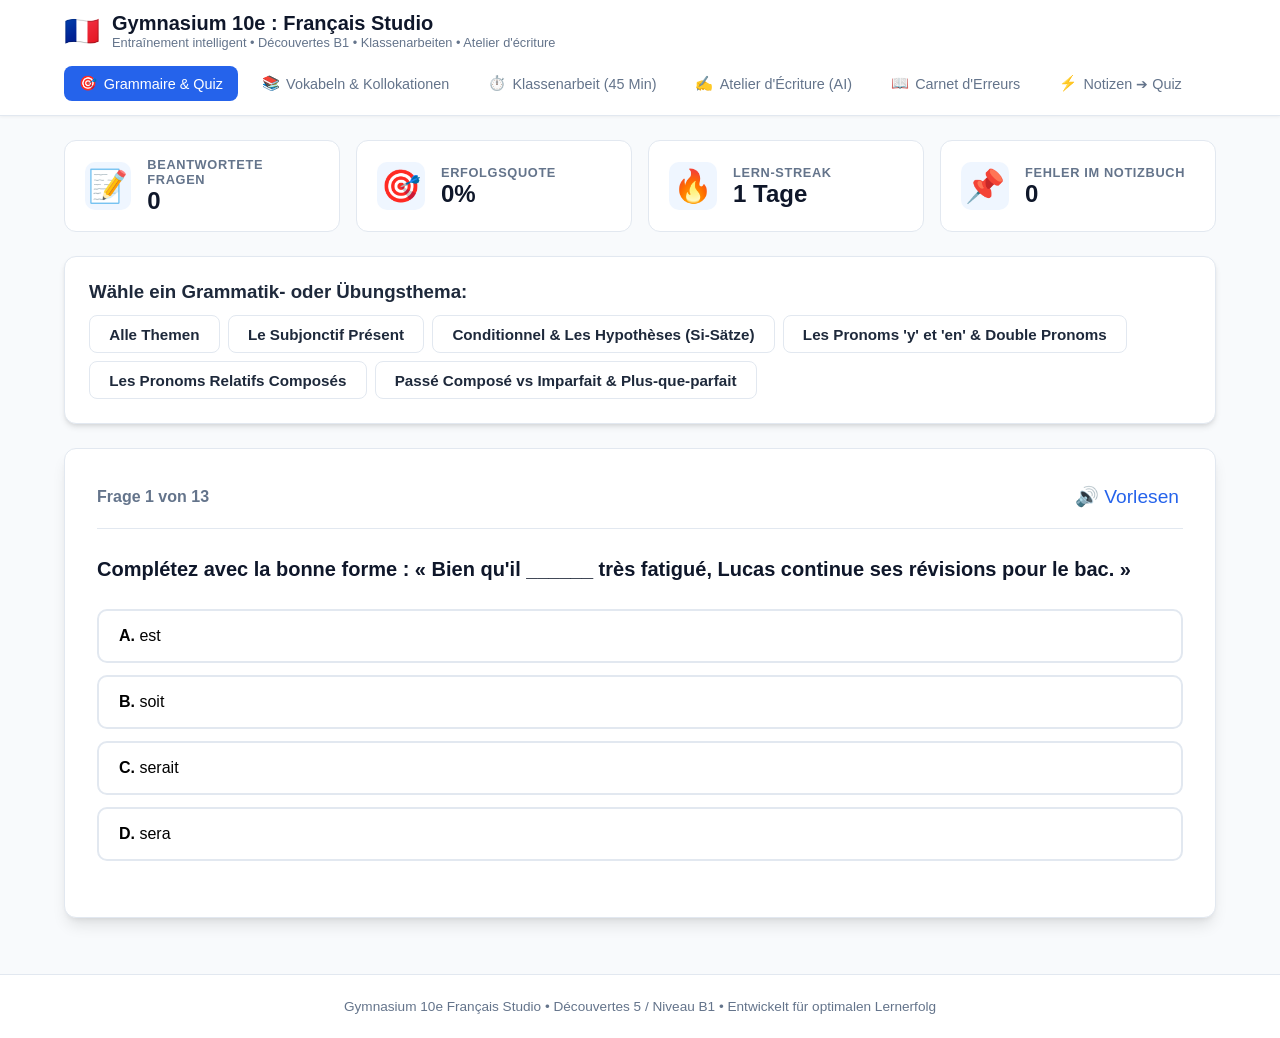
==== index.html @ fa010a71 "feat: Gymnasium 10e French Learning & Quiz Web Studio" ====
<!DOCTYPE html>
<html lang="fr">
<head>
  <meta charset="UTF-8">
  <meta name="viewport" content="width=device-width, initial-scale=1.0">
  <title>Gymnasium 10e : Français - Studio d'Apprentissage & Quiz</title>
  <link rel="stylesheet" href="static/css/style.css">
</head>
<body>

  <!-- Top Header Navigation -->
  <header>
    <div class="header-container">
      <div class="brand">
        <span class="brand-icon">🇫🇷</span>
        <div class="brand-title">
          <h1>Gymnasium 10e : Français Studio</h1>
          <p>Entraînement intelligent • Découvertes B1 • Klassenarbeiten • Atelier d'écriture</p>
        </div>
      </div>

      <nav>
        <button class="nav-btn active" data-target="tab-practice">
          <span>🎯</span> Grammaire & Quiz
        </button>
        <button class="nav-btn" data-target="tab-vocab">
          <span>📚</span> Vokabeln & Kollokationen
        </button>
        <button class="nav-btn" data-target="tab-exam">
          <span>⏱️</span> Klassenarbeit (45 Min)
        </button>
        <button class="nav-btn" data-target="tab-writing">
          <span>✍️</span> Atelier d'Écriture (AI)
        </button>
        <button class="nav-btn" data-target="tab-mistakes">
          <span>📖</span> Carnet d'Erreurs
          <span class="badge-count" id="badge-mistakes" style="display:none;">0</span>
        </button>
        <button class="nav-btn" data-target="tab-import">
          <span>⚡</span> Notizen ➔ Quiz
        </button>
        <button class="nav-btn" data-target="tab-settings">
          <span>⚙️</span> Einstellungen
        </button>
      </nav>
    </div>
  </header>

  <main>
    <!-- Top Statistics Bar -->
    <div class="stats-bar">
      <div class="stat-item">
        <div class="stat-icon">📝</div>
        <div class="stat-info">
          <h4>Beantwortete Fragen</h4>
          <p id="stat-total">0</p>
        </div>
      </div>
      <div class="stat-item">
        <div class="stat-icon">🎯</div>
        <div class="stat-info">
          <h4>Erfolgsquote</h4>
          <p id="stat-accuracy">0%</p>
        </div>
      </div>
      <div class="stat-item">
        <div class="stat-icon">🔥</div>
        <div class="stat-info">
          <h4>Lern-Streak</h4>
          <p id="stat-streak">1 Tag</p>
        </div>
      </div>
      <div class="stat-item">
        <div class="stat-icon">📌</div>
        <div class="stat-info">
          <h4>Fehler im Notizbuch</h4>
          <p id="stat-wrong">0</p>
        </div>
      </div>
    </div>

    <!-- TAB 1: Grammar & Practice -->
    <div id="tab-practice" class="tab-pane active">
      <div class="card">
        <h3 style="margin-bottom: 0.75rem;">Wähle ein Grammatik- oder Übungsthema:</h3>
        <div id="grammar-filter" style="display: flex; gap: 0.5rem; flex-wrap: wrap;"></div>
      </div>
      <div id="quiz-container"></div>
    </div>

    <!-- TAB 2: Vocabulary & Collocations (SRS) -->
    <div id="tab-vocab" class="tab-pane">
      <div class="card" style="display: flex; justify-content: space-between; align-items: center; flex-wrap: wrap; gap: 1rem;">
        <div>
          <h3>Découvertes Vokabelkarten & Kollokationen</h3>
          <p style="color: var(--text-muted); font-size: 0.9rem;">
            Wortverbindungen, Wortfamilien und Beispielsätze mit Spaced-Repetition-Wiederholungsplan (SRS).
          </p>
        </div>
        <div>
          <select id="vocab-unit-select" style="padding: 0.5rem 1rem; border-radius: 8px; border: 1px solid var(--border); font-size: 1rem; font-weight: 500;"></select>
        </div>
      </div>
      <div id="vocab-container"></div>
    </div>

    <!-- TAB 3: Exam Simulation (Klassenarbeit) -->
    <div id="tab-exam" class="tab-pane">
      <div id="exam-selector"></div>
      <div id="exam-active-stage" style="display: none;">
        <div style="display: flex; justify-content: space-between; align-items: center; margin-bottom: 1.5rem;">
          <button class="btn btn-outline" onclick="location.reload()">Abbrechen & Zurück</button>
          <div class="timer-badge">
            <span>⏱️ Verbleibende Zeit:</span>
            <span id="exam-timer">45:00</span>
          </div>
        </div>
        <div id="exam-sections-content"></div>
      </div>
    </div>

    <!-- TAB 4: Writing Studio (Expression Écrite) -->
    <div id="tab-writing" class="tab-pane">
      <div class="card">
        <h2 style="color: var(--secondary); margin-bottom: 0.5rem;">Atelier d'Écriture : Aufsatztraining 10. Klasse</h2>
        <p style="color: var(--text-muted); font-size: 0.95rem;">
          Schreibe deinen Text zu typischen Themen der Oberstufenvorbereitung. Der KI-Tutor bewertet nach Gymnasiums-Kriterien (15 Punkte), korrigiert Grammatikfehler und zeigt dir, wie du Sätze auf B1+/B2 aufwertest!
        </p>
      </div>

      <div class="writing-layout">
        <div>
          <div class="card">
            <label style="font-weight: 600; font-size: 1rem; display: block; margin-bottom: 0.5rem;">
              1. Wähle eine Aufgabenstellung / Thema:
            </label>
            <select id="essay-prompt-select" style="width: 100%; padding: 0.6rem 1rem; border-radius: 8px; border: 1px solid var(--border); font-size: 1rem; margin-bottom: 1rem;"></select>
            <div id="prompt-info" style="margin-bottom: 1rem;"></div>

            <label style="font-weight: 600; font-size: 1rem; display: flex; justify-content: space-between; align-items: center;">
              <span>2. Dein französischer Text:</span>
              <span style="font-size: 0.85rem; color: var(--text-muted);">
                Wörter: <strong id="essay-word-count">0</strong> (Empfohlen: 120-150)
              </span>
            </label>
            <textarea id="essay-textarea" class="essay-input" placeholder="Rédigez votre texte ici... Par exemple : À mon avis..."></textarea>

            <button id="btn-grade-essay" class="btn btn-primary" style="width: 100%; font-size: 1.1rem; padding: 0.75rem;" onclick="submitEssayForGrading()">
              Aufsatz zur Korrektur einreichen 📝
            </button>
          </div>

          <div id="essay-result"></div>
        </div>

        <div>
          <div class="card">
            <h4 style="color: var(--secondary); margin-bottom: 0.5rem;">💡 Klickbare Konnektoren-Bank</h4>
            <p style="font-size: 0.8rem; color: var(--text-muted); margin-bottom: 1rem;">
              Klicke auf einen Baustein, um ihn direkt in deinen Aufsatz einzufügen!
            </p>
            <div id="connectors-bank"></div>
          </div>

          <div class="card" style="background: #fdfbf7; border-color: #fde68a;">
            <h4 style="color: #b45309; margin-bottom: 0.5rem;">🎯 Gymnasium 10 Checkliste</h4>
            <ul style="font-size: 0.85rem; line-height: 1.6; padding-left: 1.25rem; color: #78350f;">
              <li><strong>PEE-Prinzip:</strong> Behauptung ➔ Erklärung ➔ Beispiel.</li>
              <li><strong>Subjonctif:</strong> Mindestens 1x <em>« Bien que + Subj. »</em> verwenden!</li>
              <li><strong>Pronomen:</strong> Vermeide Wortwiederholungen mit <em>y</em> oder <em>en</em>.</li>
              <li><strong>Hypothese:</strong> Ein <em>Si-Satz Typ 2 oder 3</em> bringt Extrapunkte!</li>
            </ul>
          </div>
        </div>
      </div>
    </div>

    <!-- TAB 5: Mistakes Notebook (Carnet d'Erreurs) -->
    <div id="tab-mistakes" class="tab-pane">
      <div class="card" style="display: flex; justify-content: space-between; align-items: center; flex-wrap: wrap; gap: 1rem;">
        <div>
          <h2>🧠 Carnet d'Erreurs : 错题与薄弱点记忆库</h2>
          <p style="color: var(--text-muted); margin-top: 0.25rem;">
            所有做错的题会自动存入记忆库。您可以随时调用重复练习，完全掌握后点击“删除此记忆”。
          </p>
        </div>
        <div style="display: flex; gap: 0.5rem; flex-wrap: wrap;">
          <button class="btn btn-primary" onclick="startMistakesDrill()">🔁 专项重练所有错题</button>
          <button class="btn btn-outline" onclick="openAddMistakeModal()">➕ 手动录入易错点</button>
          <button class="btn btn-outline" onclick="exportProgress()">📥 备份/导出记忆</button>
          <label class="btn btn-outline" style="cursor: pointer; margin-bottom: 0;">
            📤 导入记忆
            <input type="file" id="import-progress-file" style="display: none;" onchange="importProgress(event)">
          </label>
        </div>
      </div>

      <!-- Add Manual Mistake Card Form (hidden by default) -->
      <div id="add-mistake-form" class="card" style="display: none; border-left: 4px solid var(--primary); background: #f8fafc;">
        <h4 style="margin-bottom: 0.75rem;">➕ 手动添加易错题目或词汇短语到记忆库</h4>
        <input type="text" id="manual-prompt" placeholder="题目或例句（如：Bien qu'il ______ (faire) froid...）" style="width: 100%; padding: 0.6rem; border-radius: 6px; border: 1px solid var(--border); margin-bottom: 0.5rem;">
        <input type="text" id="manual-tip" placeholder="核心考点 / 记忆提醒（如：Bien que 后面必须接虚拟式 fasse）" style="width: 100%; padding: 0.6rem; border-radius: 6px; border: 1px solid var(--border); margin-bottom: 0.5rem;">
        <textarea id="manual-exp" placeholder="详细语法或中文解释..." style="width: 100%; height: 60px; padding: 0.6rem; border-radius: 6px; border: 1px solid var(--border); margin-bottom: 0.75rem;"></textarea>
        <div style="display: flex; gap: 0.5rem;">
          <button class="btn btn-primary" onclick="saveManualMistake()">确认存入记忆库</button>
          <button class="btn btn-outline" onclick="closeAddMistakeModal()">取消</button>
        </div>
      </div>

      <div id="mistakes-container"></div>
    </div>

    <!-- TAB 6: Notes to Quiz Generator -->
    <div id="tab-import" class="tab-pane">
      <div class="card">
        <h2>⚡ Aus Schulnotizen & Folien automatisch Fragen erstellen</h2>
        <p style="color: var(--text-muted); margin-top: 0.25rem;">
          Füge hier Notizen aus dem Unterricht, Tafelbilder oder Vokabellisten ein. Die KI generiert daraus maßgeschneiderte Übungsfragen für die 10. Klasse und fügt sie direkt deiner Übungsliste hinzu!
        </p>
      </div>

      <div class="card">
        <textarea id="lecture-notes-input" style="width: 100%; height: 180px; padding: 1rem; border-radius: var(--radius); border: 1px solid var(--border); font-size: 1rem; line-height: 1.5;" placeholder="Füge hier Unterrichtstexte oder Notizen ein..."></textarea>
        
        <div style="margin-top: 1rem; display: flex; justify-content: flex-end;">
          <button id="btn-generate-quiz" class="btn btn-primary" onclick="generateQuizFromInput()">
            Automatisch Fragen generieren ⚡
          </button>
        </div>
      </div>
    </div>

    <!-- TAB 7: Settings -->
    <div id="tab-settings" class="tab-pane">
      <div class="card">
        <h2>⚙️ 系统设置与进度管理</h2>
        
        <div style="margin-top: 1.5rem; max-width: 650px;">
          <h4 style="margin-bottom: 0.5rem;">🌐 网站部署说明 (useful-finds-daily.com)</h4>
          <p style="font-size: 0.9rem; color: var(--text-muted); line-height: 1.6; margin-bottom: 1.5rem; background: #f8fafc; padding: 1rem; border-radius: 8px; border: 1px solid var(--border);">
            本程序完全支持<strong>纯静态无服务器部署</strong>！网页上的所有做题统计、艾宾浩斯复习卡、错题记忆库均保存在浏览器的 <code>localStorage</code> 中。
            您只需将该文件夹上传至网站目录（如 <code>/tools/french/</code>），任何手机、平板、电脑均可直接打开使用并自动记忆做题进度。
          </p>

          <h4 style="margin-bottom: 0.5rem;">💾 学习档案与错题备份</h4>
          <div style="display: flex; gap: 0.75rem; margin-bottom: 1.5rem;">
            <button class="btn btn-outline" onclick="exportProgress()">📥 导出做题档案 (JSON)</button>
            <label class="btn btn-outline" style="cursor: pointer; margin-bottom: 0;">
              📤 导入历史档案 (JSON)
              <input type="file" style="display: none;" onchange="importProgress(event)">
            </label>
          </div>

          <label style="display: block; font-weight: 600; margin-bottom: 0.5rem;">
            Google Gemini API-Key (可选，用于实时 AI 写作批阅与课件出题):
          </label>
          <input type="password" id="setting-gemini-key" placeholder="AIzaSy..." style="width: 100%; padding: 0.75rem 1rem; border-radius: 8px; border: 1px solid var(--border); font-size: 1rem; margin-bottom: 0.5rem;">
          <p style="font-size: 0.8rem; color: var(--text-muted); margin-bottom: 1.5rem;">
            * 提示：若未设置 API Key，系统会自动启用内置的 10 年级专家语法启发式分析，依然支持语法检查与句式升级！
          </p>

          <button class="btn btn-primary" onclick="saveSettings()">保存设置</button>
        </div>
      </div>
    </div>
  </main>

  <footer>
    <p>Gymnasium 10e Français Studio • Découvertes 5 / Niveau B1 • Entwickelt für optimalen Lernerfolg</p>
  </footer>

  <script src="static/js/app.js"></script>
</body>
</html>
---- static/css/style.css ----
:root {
  --primary: #2563eb;
  --primary-hover: #1d4ed8;
  --primary-light: #eff6ff;
  --secondary: #0f172a;
  --success: #16a34a;
  --success-light: #f0fdf4;
  --danger: #dc2626;
  --danger-light: #fef2f2;
  --warning: #d97706;
  --warning-light: #fffbeb;
  --bg: #f8fafc;
  --card-bg: #ffffff;
  --text-main: #1e293b;
  --text-muted: #64748b;
  --border: #e2e8f0;
  --radius: 12px;
  --shadow: 0 4px 6px -1px rgb(0 0 0 / 0.1), 0 2px 4px -2px rgb(0 0 0 / 0.1);
  --shadow-lg: 0 10px 15px -3px rgb(0 0 0 / 0.1), 0 4px 6px -4px rgb(0 0 0 / 0.1);
}

* {
  box-sizing: border-box;
  margin: 0;
  padding: 0;
  font-family: -apple-system, BlinkMacSystemFont, "Segoe UI", Roboto, "Helvetica Neue", Arial, sans-serif;
}

body {
  background-color: var(--bg);
  color: var(--text-main);
  min-height: 100vh;
  display: flex;
  flex-direction: column;
}

/* Header & Nav */
header {
  background: var(--card-bg);
  border-bottom: 1px solid var(--border);
  position: sticky;
  top: 0;
  z-index: 50;
  box-shadow: 0 1px 3px 0 rgb(0 0 0 / 0.05);
}

.header-container {
  max-width: 1200px;
  margin: 0 auto;
  padding: 0.75rem 1.5rem;
  display: flex;
  justify-content: space-between;
  align-items: center;
  flex-wrap: wrap;
  gap: 1rem;
}

.brand {
  display: flex;
  align-items: center;
  gap: 0.75rem;
}

.brand-icon {
  font-size: 1.8rem;
}

.brand-title h1 {
  font-size: 1.25rem;
  font-weight: 700;
  color: var(--secondary);
}

.brand-title p {
  font-size: 0.8rem;
  color: var(--text-muted);
}

nav {
  display: flex;
  gap: 0.5rem;
  overflow-x: auto;
  padding-bottom: 2px;
}

.nav-btn {
  display: flex;
  align-items: center;
  gap: 0.4rem;
  padding: 0.5rem 0.9rem;
  border: 1px solid transparent;
  background: transparent;
  border-radius: 8px;
  font-size: 0.9rem;
  font-weight: 500;
  color: var(--text-muted);
  cursor: pointer;
  transition: all 0.2s;
  white-space: nowrap;
}

.nav-btn:hover {
  background: var(--primary-light);
  color: var(--primary);
}

.nav-btn.active {
  background: var(--primary);
  color: #fff;
}

.badge-count {
  background: var(--danger);
  color: #fff;
  font-size: 0.75rem;
  padding: 2px 6px;
  border-radius: 9999px;
  font-weight: 700;
}

/* Layout */
main {
  max-width: 1200px;
  margin: 1.5rem auto;
  padding: 0 1.5rem;
  flex: 1;
  width: 100%;
}

.tab-pane {
  display: none;
}

.tab-pane.active {
  display: block;
  animation: fadeIn 0.2s ease-in-out;
}

@keyframes fadeIn {
  from { opacity: 0; transform: translateY(4px); }
  to { opacity: 1; transform: translateY(0); }
}

/* Common Components */
.card {
  background: var(--card-bg);
  border-radius: var(--radius);
  border: 1px solid var(--border);
  box-shadow: var(--shadow);
  padding: 1.5rem;
  margin-bottom: 1.5rem;
}

.stats-bar {
  display: grid;
  grid-template-columns: repeat(auto-fit, minmax(200px, 1fr));
  gap: 1rem;
  margin-bottom: 1.5rem;
}

.stat-item {
  background: var(--card-bg);
  padding: 1rem 1.25rem;
  border-radius: var(--radius);
  border: 1px solid var(--border);
  display: flex;
  align-items: center;
  gap: 1rem;
}

.stat-icon {
  font-size: 2rem;
  width: 48px;
  height: 48px;
  display: flex;
  align-items: center;
  justify-content: center;
  border-radius: 10px;
  background: var(--primary-light);
  color: var(--primary);
}

.stat-info h4 {
  font-size: 0.8rem;
  color: var(--text-muted);
  text-transform: uppercase;
  letter-spacing: 0.05em;
}

.stat-info p {
  font-size: 1.5rem;
  font-weight: 700;
  color: var(--secondary);
}

/* Buttons */
.btn {
  display: inline-flex;
  align-items: center;
  justify-content: center;
  gap: 0.5rem;
  padding: 0.6rem 1.2rem;
  border-radius: 8px;
  font-size: 0.95rem;
  font-weight: 600;
  cursor: pointer;
  border: none;
  transition: all 0.2s;
}

.btn-primary {
  background: var(--primary);
  color: white;
}
.btn-primary:hover {
  background: var(--primary-hover);
}

.btn-outline {
  background: transparent;
  border: 1px solid var(--border);
  color: var(--text-main);
}
.btn-outline:hover {
  background: #f1f5f9;
}

.btn-success {
  background: var(--success);
  color: white;
}
.btn-success:hover {
  background: #15803d;
}

.btn-danger {
  background: var(--danger);
  color: white;
}

.speaker-btn {
  background: transparent;
  border: none;
  cursor: pointer;
  font-size: 1.2rem;
  color: var(--primary);
  display: inline-flex;
  align-items: center;
  padding: 4px;
  border-radius: 4px;
  transition: transform 0.15s;
}
.speaker-btn:hover {
  transform: scale(1.2);
}

/* Practice & Quiz View */
.quiz-box {
  background: var(--card-bg);
  border-radius: var(--radius);
  border: 1px solid var(--border);
  padding: 2rem;
  box-shadow: var(--shadow-lg);
  margin-top: 1rem;
}

.quiz-header {
  display: flex;
  justify-content: space-between;
  align-items: center;
  margin-bottom: 1.5rem;
  padding-bottom: 1rem;
  border-bottom: 1px solid var(--border);
}

.quiz-prompt {
  font-size: 1.25rem;
  font-weight: 600;
  color: var(--secondary);
  line-height: 1.6;
  margin-bottom: 1.5rem;
}

.options-grid {
  display: grid;
  grid-template-columns: 1fr;
  gap: 0.75rem;
  margin-bottom: 1.5rem;
}

.option-btn {
  text-align: left;
  padding: 1rem 1.25rem;
  border: 2px solid var(--border);
  background: #ffffff;
  border-radius: 10px;
  font-size: 1rem;
  font-weight: 500;
  cursor: pointer;
  transition: all 0.2s;
  display: flex;
  align-items: center;
  justify-content: space-between;
}

.option-btn:hover:not(:disabled) {
  border-color: var(--primary);
  background: var(--primary-light);
}

.option-btn.correct {
  border-color: var(--success);
  background: var(--success-light);
  color: #166534;
  font-weight: 700;
}

.option-btn.wrong {
  border-color: var(--danger);
  background: var(--danger-light);
  color: #991b1b;
}

.explanation-card {
  background: #f8fafc;
  border-left: 4px solid var(--primary);
  border-radius: 0 var(--radius) var(--radius) 0;
  padding: 1.25rem;
  margin-top: 1.5rem;
  animation: fadeIn 0.3s;
}

.rule-tip-badge {
  display: inline-block;
  background: var(--warning-light);
  color: #b45309;
  border: 1px solid #fde68a;
  padding: 0.25rem 0.6rem;
  border-radius: 6px;
  font-size: 0.85rem;
  font-weight: 600;
  margin-bottom: 0.75rem;
}

/* Flashcards (Vocabulary) */
.vocab-grid {
  display: grid;
  grid-template-columns: repeat(auto-fill, minmax(320px, 1fr));
  gap: 1.25rem;
}

.vocab-card {
  background: var(--card-bg);
  border: 1px solid var(--border);
  border-radius: var(--radius);
  padding: 1.25rem;
  box-shadow: var(--shadow);
  display: flex;
  flex-direction: column;
  justify-content: space-between;
  transition: transform 0.2s, box-shadow 0.2s;
}

.vocab-card:hover {
  transform: translateY(-2px);
  box-shadow: var(--shadow-lg);
}

.vocab-main {
  display: flex;
  justify-content: space-between;
  align-items: flex-start;
  margin-bottom: 0.5rem;
}

.vocab-word {
  font-size: 1.25rem;
  font-weight: 700;
  color: var(--primary);
}

.vocab-type {
  font-size: 0.75rem;
  background: #f1f5f9;
  padding: 2px 8px;
  border-radius: 4px;
  color: var(--text-muted);
}

.collocations-list {
  background: #f8fafc;
  padding: 0.5rem 0.75rem;
  border-radius: 6px;
  margin: 0.75rem 0;
  font-size: 0.85rem;
}

.srs-btn-row {
  display: flex;
  gap: 0.5rem;
  margin-top: 1rem;
}

.srs-btn {
  flex: 1;
  padding: 0.4rem 0.2rem;
  font-size: 0.75rem;
  font-weight: 600;
  border-radius: 6px;
  border: 1px solid var(--border);
  cursor: pointer;
  background: white;
}
.srs-again { color: var(--danger); border-color: #fca5a5; }
.srs-hard { color: var(--warning); border-color: #fcd34d; }
.srs-good { color: var(--primary); border-color: #93c5fd; }
.srs-easy { color: var(--success); border-color: #86efac; }

/* Writing Studio */
.writing-layout {
  display: grid;
  grid-template-columns: 2fr 1fr;
  gap: 1.5rem;
}

@media (max-width: 900px) {
  .writing-layout {
    grid-template-columns: 1fr;
  }
}

textarea.essay-input {
  width: 100%;
  height: 280px;
  padding: 1rem;
  border-radius: var(--radius);
  border: 1px solid var(--border);
  font-size: 1rem;
  line-height: 1.6;
  resize: vertical;
  margin: 1rem 0;
}

.connector-chip {
  display: inline-block;
  background: #f1f5f9;
  border: 1px solid var(--border);
  padding: 0.25rem 0.5rem;
  border-radius: 6px;
  font-size: 0.8rem;
  margin: 3px;
  cursor: pointer;
}
.connector-chip:hover {
  background: var(--primary-light);
  border-color: var(--primary);
  color: var(--primary);
}

/* Exam Simulation */
.timer-badge {
  font-size: 1.2rem;
  font-weight: 700;
  color: var(--danger);
  background: var(--danger-light);
  padding: 0.4rem 1rem;
  border-radius: 8px;
  display: inline-flex;
  align-items: center;
  gap: 0.5rem;
}

/* Footer */
footer {
  text-align: center;
  padding: 1.5rem;
  font-size: 0.85rem;
  color: var(--text-muted);
  border-top: 1px solid var(--border);
  background: var(--card-bg);
  margin-top: 2rem;
}
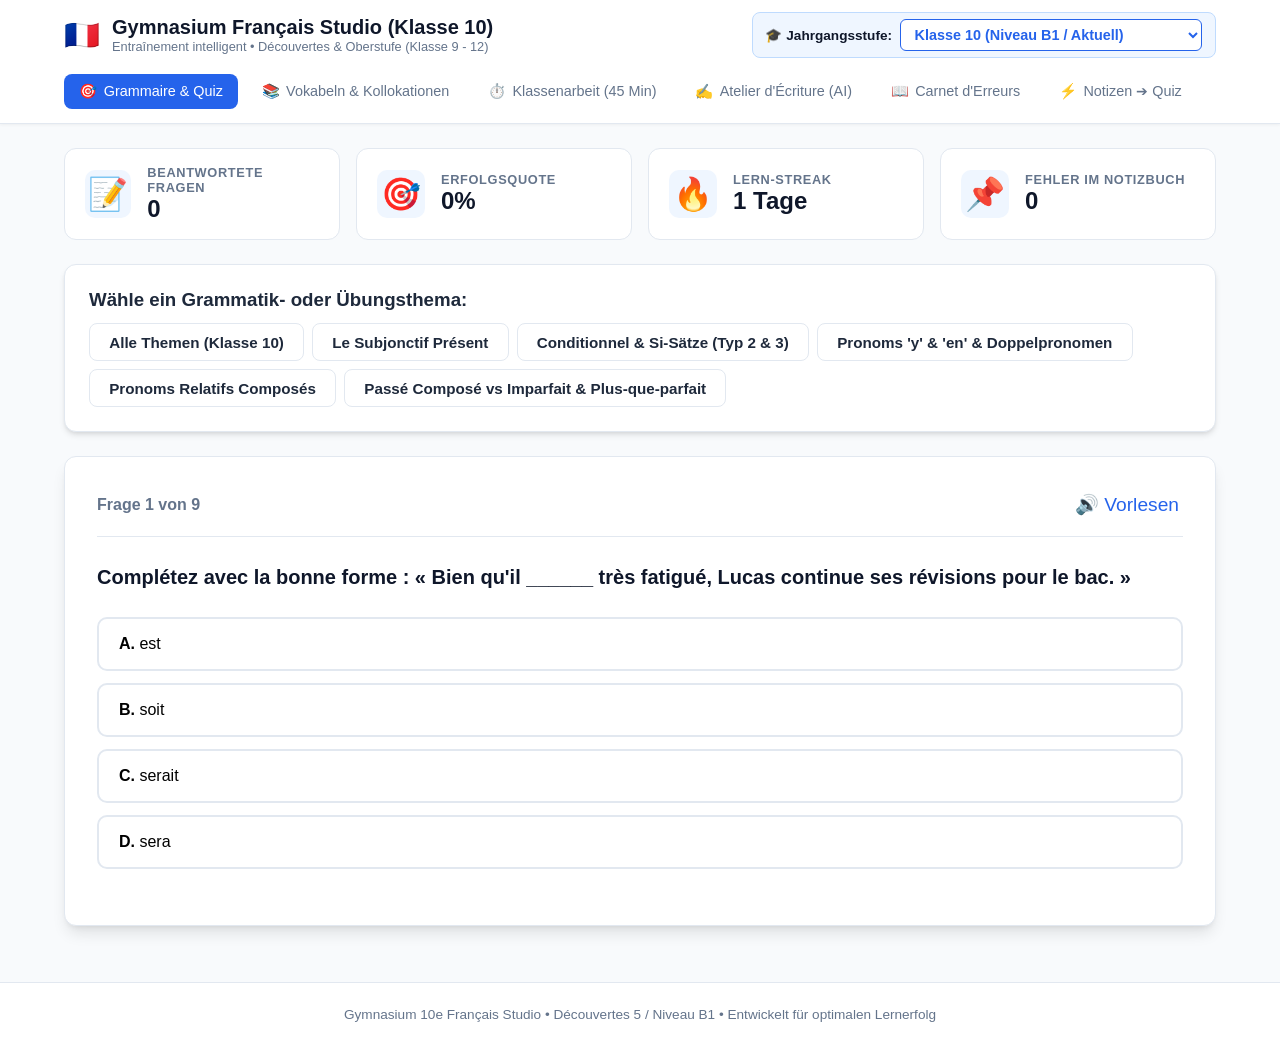
==== commit 37e9ca7f: "feat: Multi-grade support (Klasse 9 to 12) for Gymnasium French curriculum" ====
--- a/index.html
+++ b/index.html
@@ -14,9 +14,19 @@
       <div class="brand">
         <span class="brand-icon">🇫🇷</span>
         <div class="brand-title">
-          <h1>Gymnasium 10e : Français Studio</h1>
-          <p>Entraînement intelligent • Découvertes B1 • Klassenarbeiten • Atelier d'écriture</p>
-        </div>
+          <h1 id="app-title-display">Gymnasium Français Studio (<span id="active-grade-label">Klasse 10</span>)</h1>
+          <p id="app-subtitle-display">Entraînement intelligent • Découvertes & Oberstufe (Klasse 9 - 12)</p>
+        </div>
+      </div>
+
+      <div class="grade-selector-container">
+        <label for="global-grade-select">🎓 Jahrgangsstufe:</label>
+        <select id="global-grade-select" class="grade-select" onchange="switchGrade(this.value)">
+          <option value="9">Klasse 9 (Niveau A2+/B1-)</option>
+          <option value="10" selected>Klasse 10 (Niveau B1 / Aktuell)</option>
+          <option value="11">Klasse 11 (Niveau B1+/B2 / Oberstufe)</option>
+          <option value="12">Klasse 12 (Niveau B2 / Abitur)</option>
+        </select>
       </div>
 
       <nav>
@@ -140,7 +150,7 @@
             <label style="font-weight: 600; font-size: 1rem; display: flex; justify-content: space-between; align-items: center;">
               <span>2. Dein französischer Text:</span>
               <span style="font-size: 0.85rem; color: var(--text-muted);">
-                Wörter: <strong id="essay-word-count">0</strong> (Empfohlen: 120-150)
+                Wörter: <strong id="essay-word-count">0</strong> (Empfohlen: <span id="essay-word-guide">120-150</span>)
               </span>
             </label>
             <textarea id="essay-textarea" class="essay-input" placeholder="Rédigez votre texte ici... Par exemple : À mon avis..."></textarea>
--- a/static/css/style.css
+++ b/static/css/style.css
@@ -76,6 +76,38 @@
   color: var(--text-muted);
 }
 
+.grade-selector-container {
+  display: flex;
+  align-items: center;
+  gap: 0.5rem;
+  background: var(--primary-light);
+  padding: 0.4rem 0.8rem;
+  border-radius: 8px;
+  border: 1px solid #bfdbfe;
+}
+
+.grade-selector-container label {
+  font-weight: 600;
+  font-size: 0.85rem;
+  color: var(--secondary);
+}
+
+.grade-select {
+  border: 1.5px solid var(--primary);
+  background: white;
+  color: var(--primary);
+  font-weight: 700;
+  font-size: 0.9rem;
+  border-radius: 6px;
+  padding: 0.35rem 0.6rem;
+  cursor: pointer;
+  outline: none;
+}
+.grade-select:hover, .grade-select:focus {
+  border-color: var(--primary-hover);
+  box-shadow: 0 0 0 2px rgba(37, 99, 235, 0.2);
+}
+
 nav {
   display: flex;
   gap: 0.5rem;
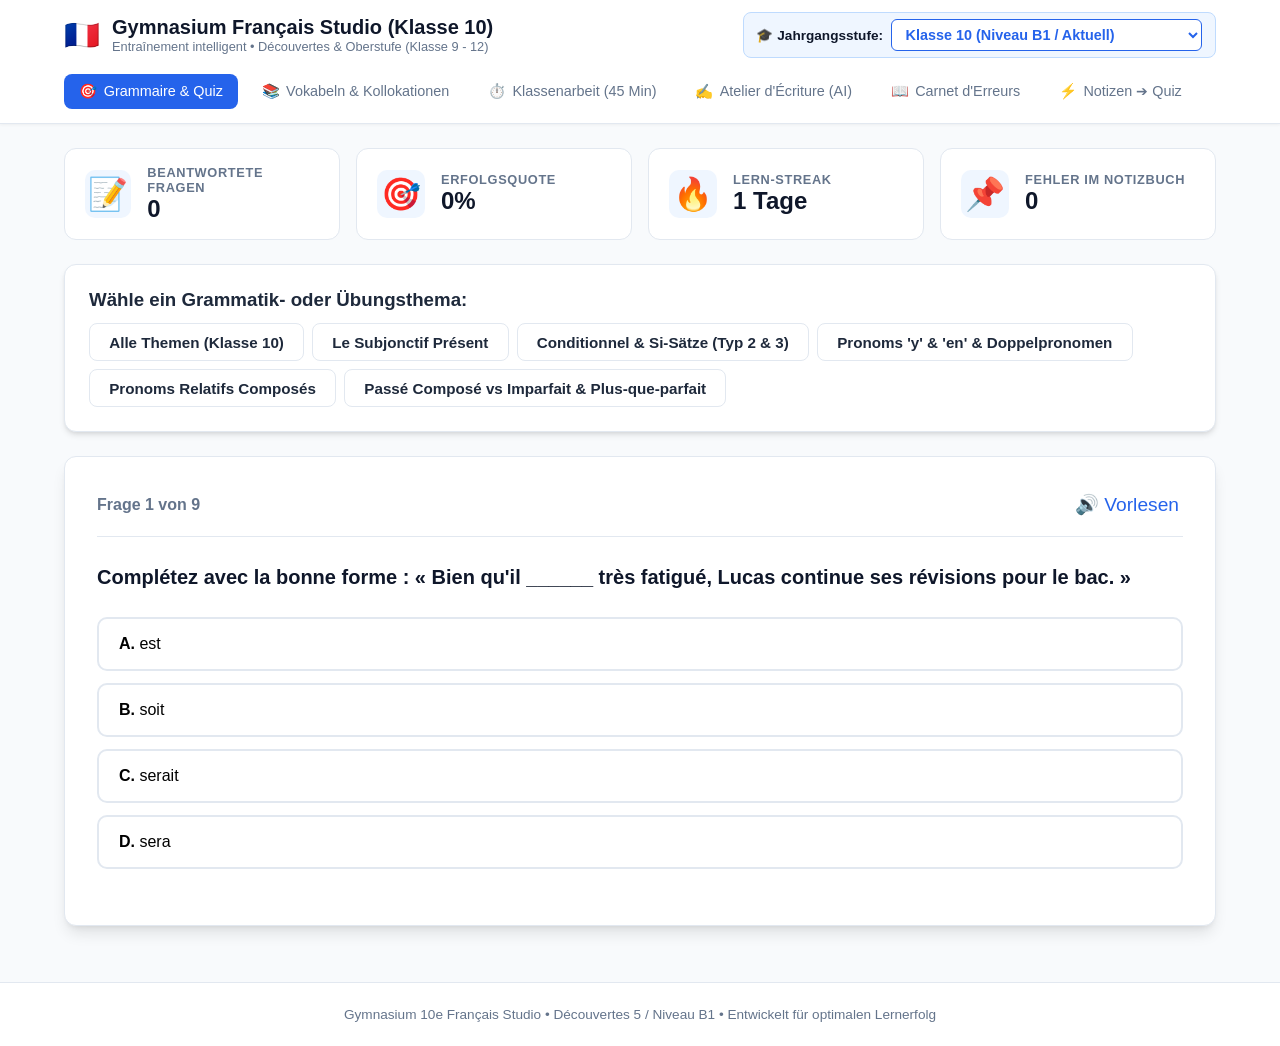
==== commit d0d5ccb9: "feat: Add Klasse 8, Klasse 13 (G9 Abitur), Niveau C1 and C2 progression" ====
--- a/index.html
+++ b/index.html
@@ -22,10 +22,14 @@
       <div class="grade-selector-container">
         <label for="global-grade-select">🎓 Jahrgangsstufe:</label>
         <select id="global-grade-select" class="grade-select" onchange="switchGrade(this.value)">
+          <option value="8">Klasse 8 (Niveau A2 - Découvertes 3)</option>
           <option value="9">Klasse 9 (Niveau A2+/B1-)</option>
           <option value="10" selected>Klasse 10 (Niveau B1 / Aktuell)</option>
           <option value="11">Klasse 11 (Niveau B1+/B2 / Oberstufe)</option>
-          <option value="12">Klasse 12 (Niveau B2 / Abitur)</option>
+          <option value="12">Klasse 12 (Niveau B2 / G8 Abitur)</option>
+          <option value="13">Klasse 13 (Niveau B2+/C1- / G9 Abitur)</option>
+          <option value="C1">Niveau C1 (DALF C1 / Universitaire)</option>
+          <option value="C2">Niveau C2 (DALF C2 / Maîtrise bilingue)</option>
         </select>
       </div>
 
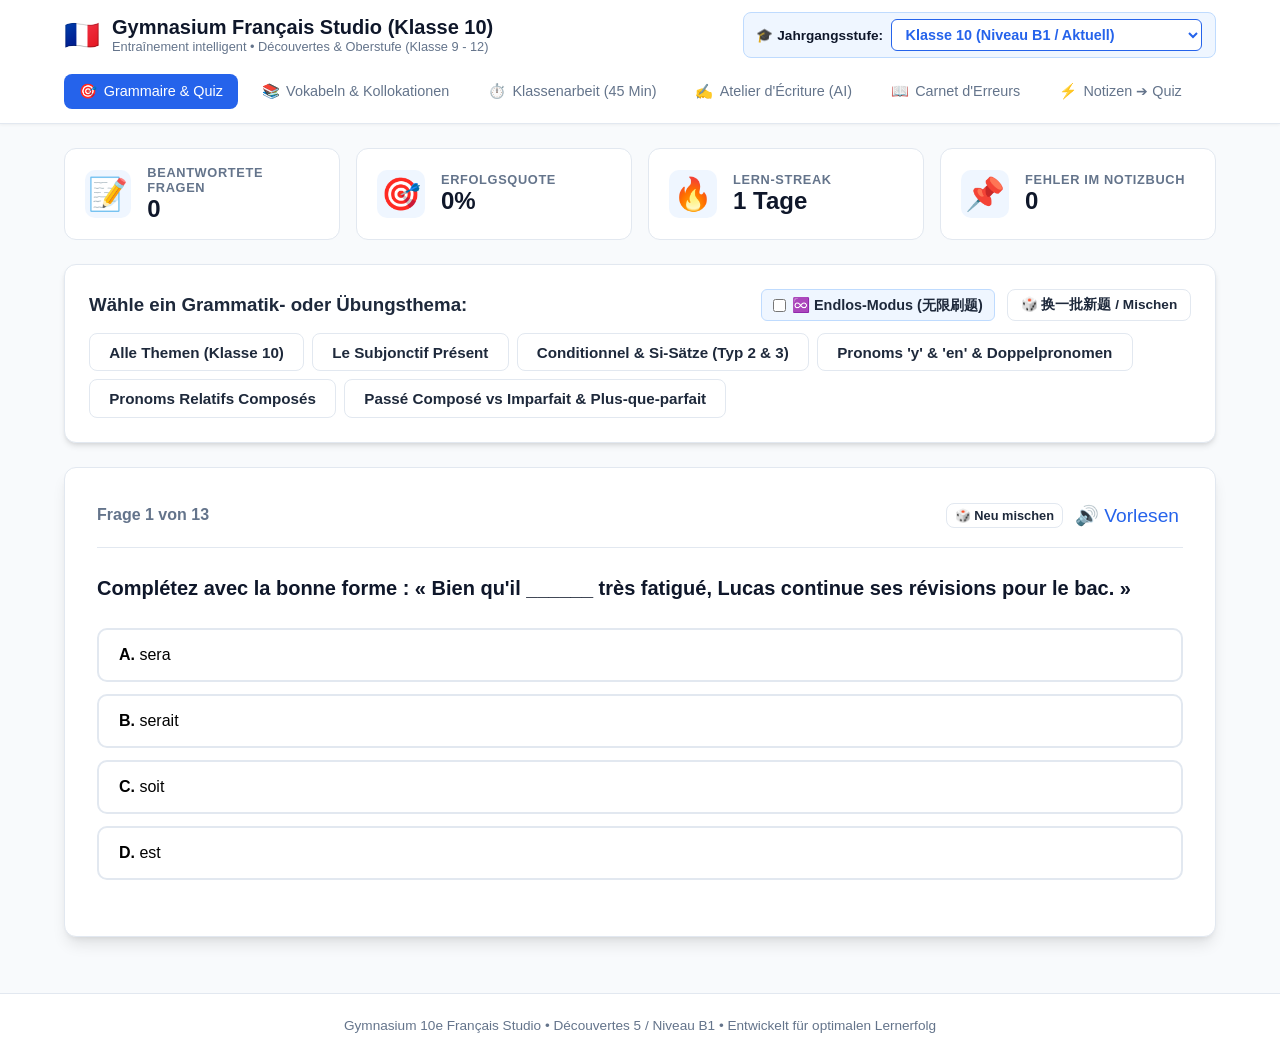
==== commit e25868f9: "feat: Add infinite quiz stream, procedural grammar generator and dynamic option shuffling" ====
--- a/index.html
+++ b/index.html
@@ -96,7 +96,18 @@
     <!-- TAB 1: Grammar & Practice -->
     <div id="tab-practice" class="tab-pane active">
       <div class="card">
-        <h3 style="margin-bottom: 0.75rem;">Wähle ein Grammatik- oder Übungsthema:</h3>
+        <div style="display: flex; justify-content: space-between; align-items: center; flex-wrap: wrap; gap: 0.75rem; margin-bottom: 0.75rem;">
+          <h3 id="grammar-header-title">Wähle ein Grammatik- oder Übungsthema:</h3>
+          <div style="display: flex; align-items: center; gap: 0.75rem; flex-wrap: wrap;">
+            <label style="display: flex; align-items: center; gap: 0.35rem; font-size: 0.9rem; font-weight: 600; cursor: pointer; background: var(--primary-light); padding: 0.35rem 0.7rem; border-radius: 6px; border: 1px solid #bfdbfe;">
+              <input type="checkbox" id="toggle-infinite-mode" onchange="toggleInfiniteMode(this.checked)">
+              <span>♾️ Endlos-Modus (无限刷题)</span>
+            </label>
+            <button class="btn btn-outline" style="padding: 0.35rem 0.8rem; font-size: 0.85rem;" onclick="reshuffleAndRestartQuiz()">
+              🎲 换一批新题 / Mischen
+            </button>
+          </div>
+        </div>
         <div id="grammar-filter" style="display: flex; gap: 0.5rem; flex-wrap: wrap;"></div>
       </div>
       <div id="quiz-container"></div>
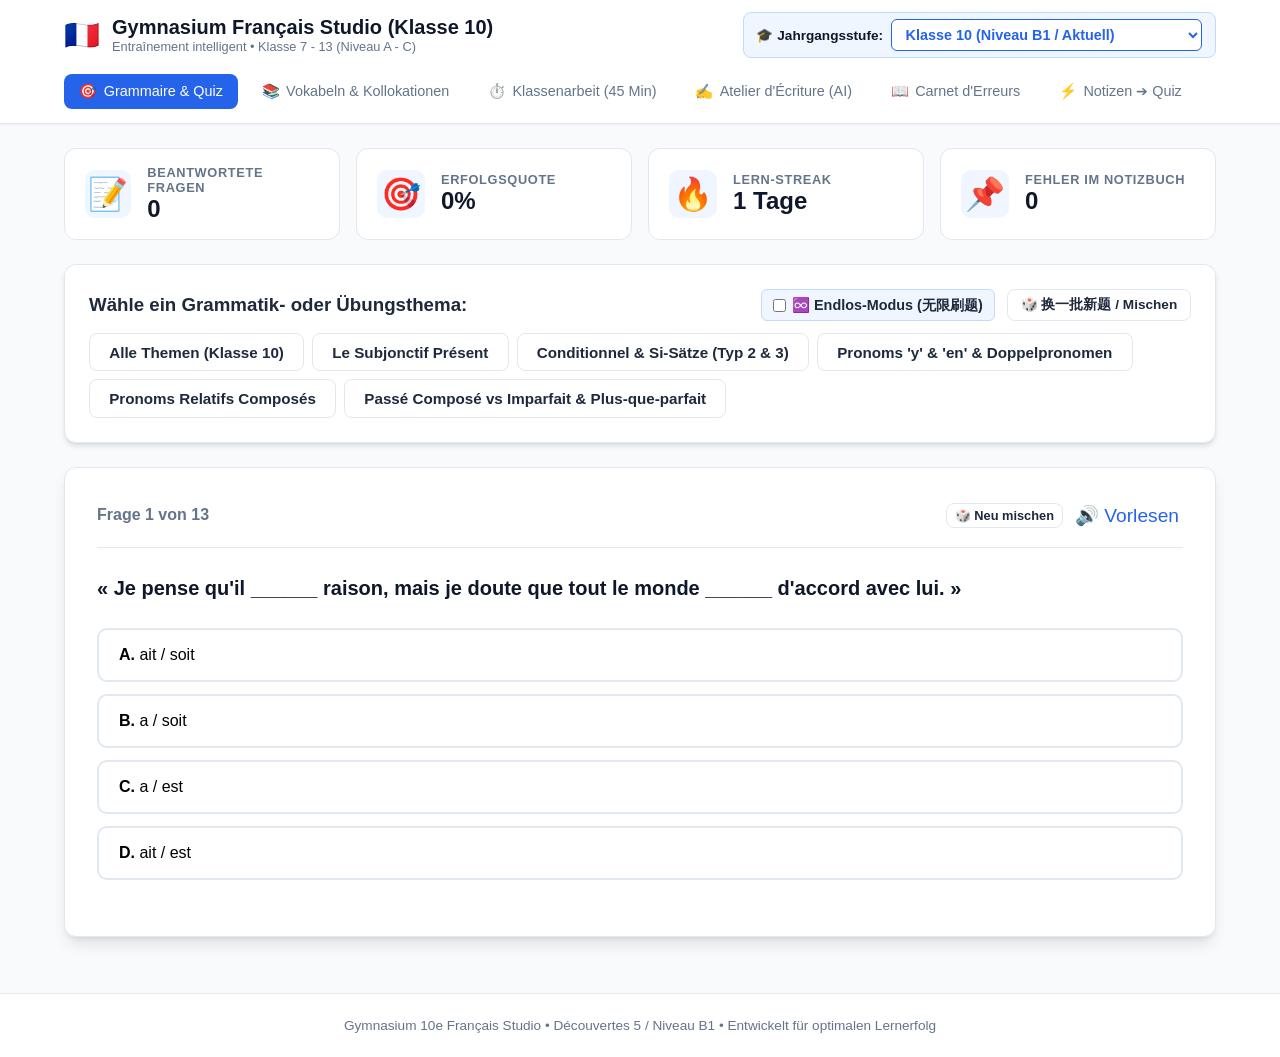
==== commit f0cce5ce: "feat: Add Klasse 7 (Niveau A1) and update header subtitle to Klasse 7-13 (Niveau A-C)" ====
--- a/index.html
+++ b/index.html
@@ -15,13 +15,14 @@
         <span class="brand-icon">🇫🇷</span>
         <div class="brand-title">
           <h1 id="app-title-display">Gymnasium Français Studio (<span id="active-grade-label">Klasse 10</span>)</h1>
-          <p id="app-subtitle-display">Entraînement intelligent • Découvertes & Oberstufe (Klasse 9 - 12)</p>
+          <p id="app-subtitle-display">Entraînement intelligent • Klasse 7 - 13 (Niveau A - C)</p>
         </div>
       </div>
 
       <div class="grade-selector-container">
         <label for="global-grade-select">🎓 Jahrgangsstufe:</label>
         <select id="global-grade-select" class="grade-select" onchange="switchGrade(this.value)">
+          <option value="7">Klasse 7 (Niveau A1 - Découvertes 1/2)</option>
           <option value="8">Klasse 8 (Niveau A2 - Découvertes 3)</option>
           <option value="9">Klasse 9 (Niveau A2+/B1-)</option>
           <option value="10" selected>Klasse 10 (Niveau B1 / Aktuell)</option>
